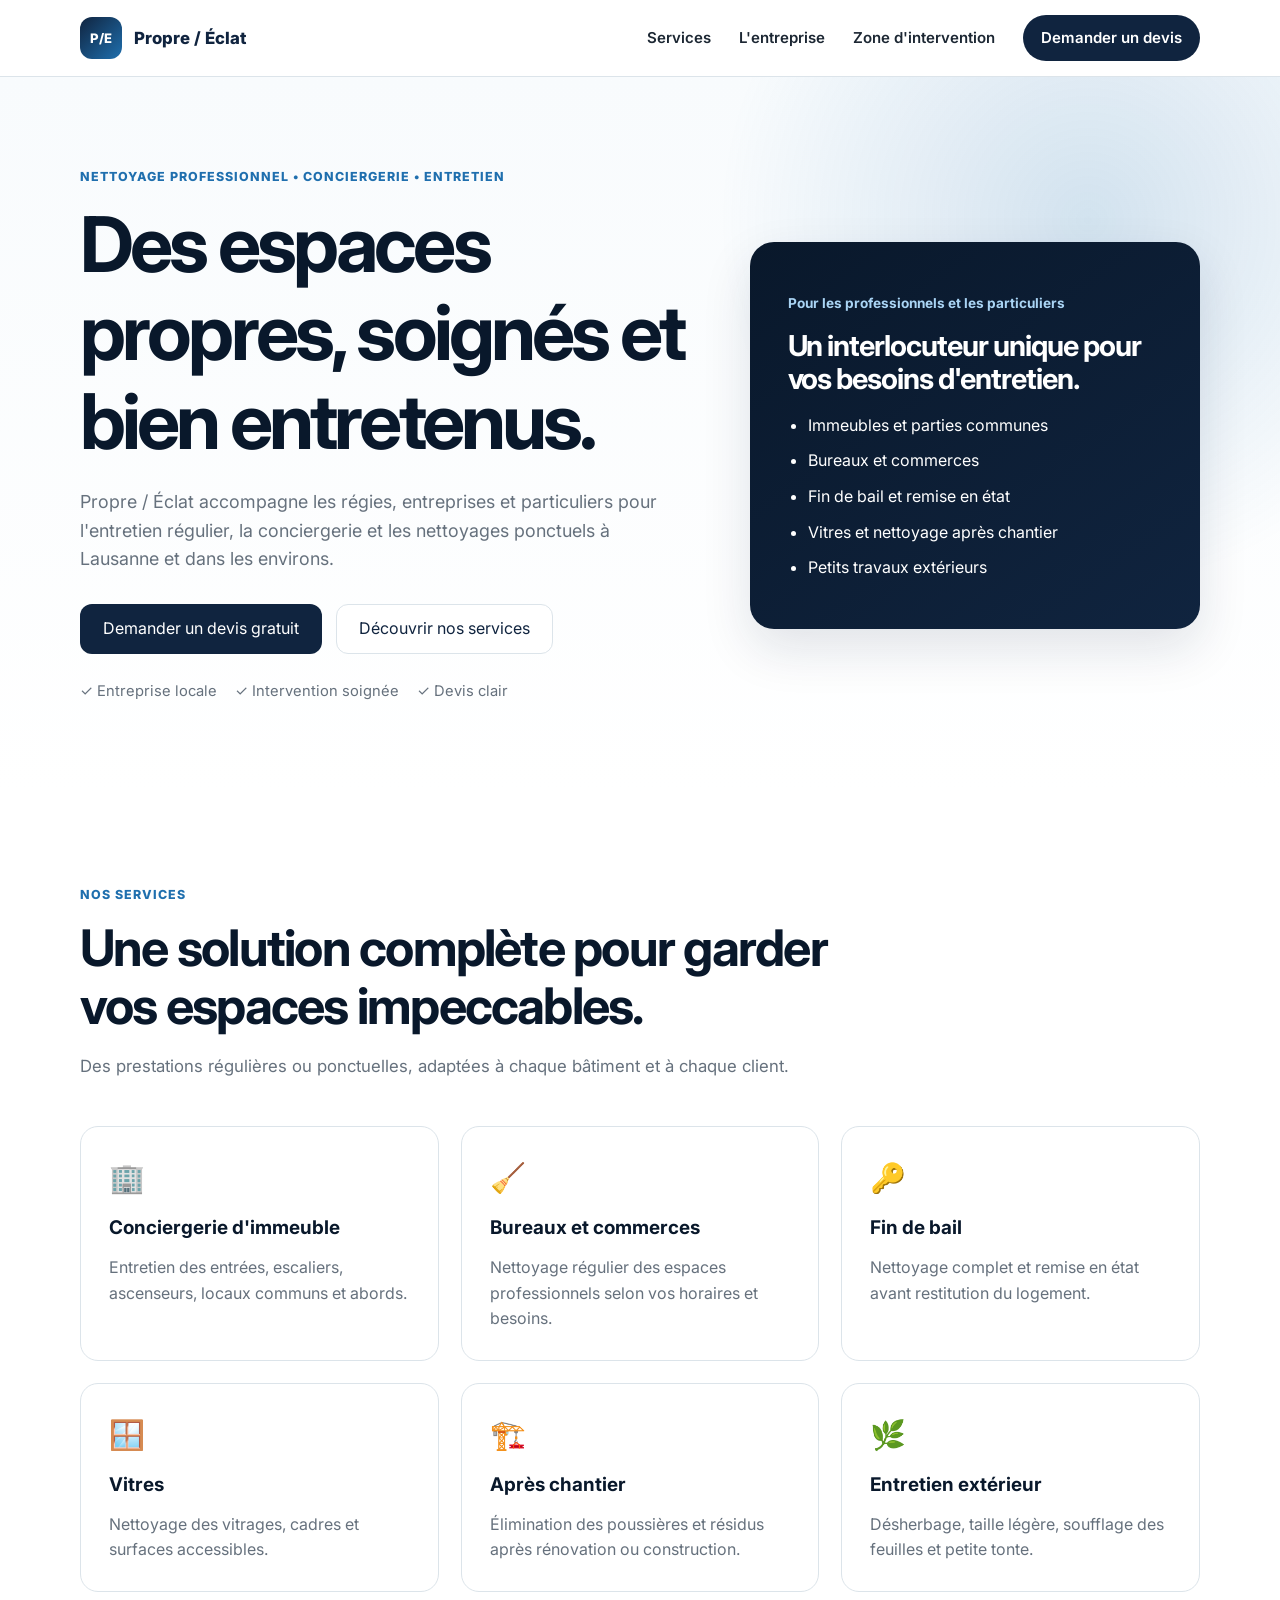
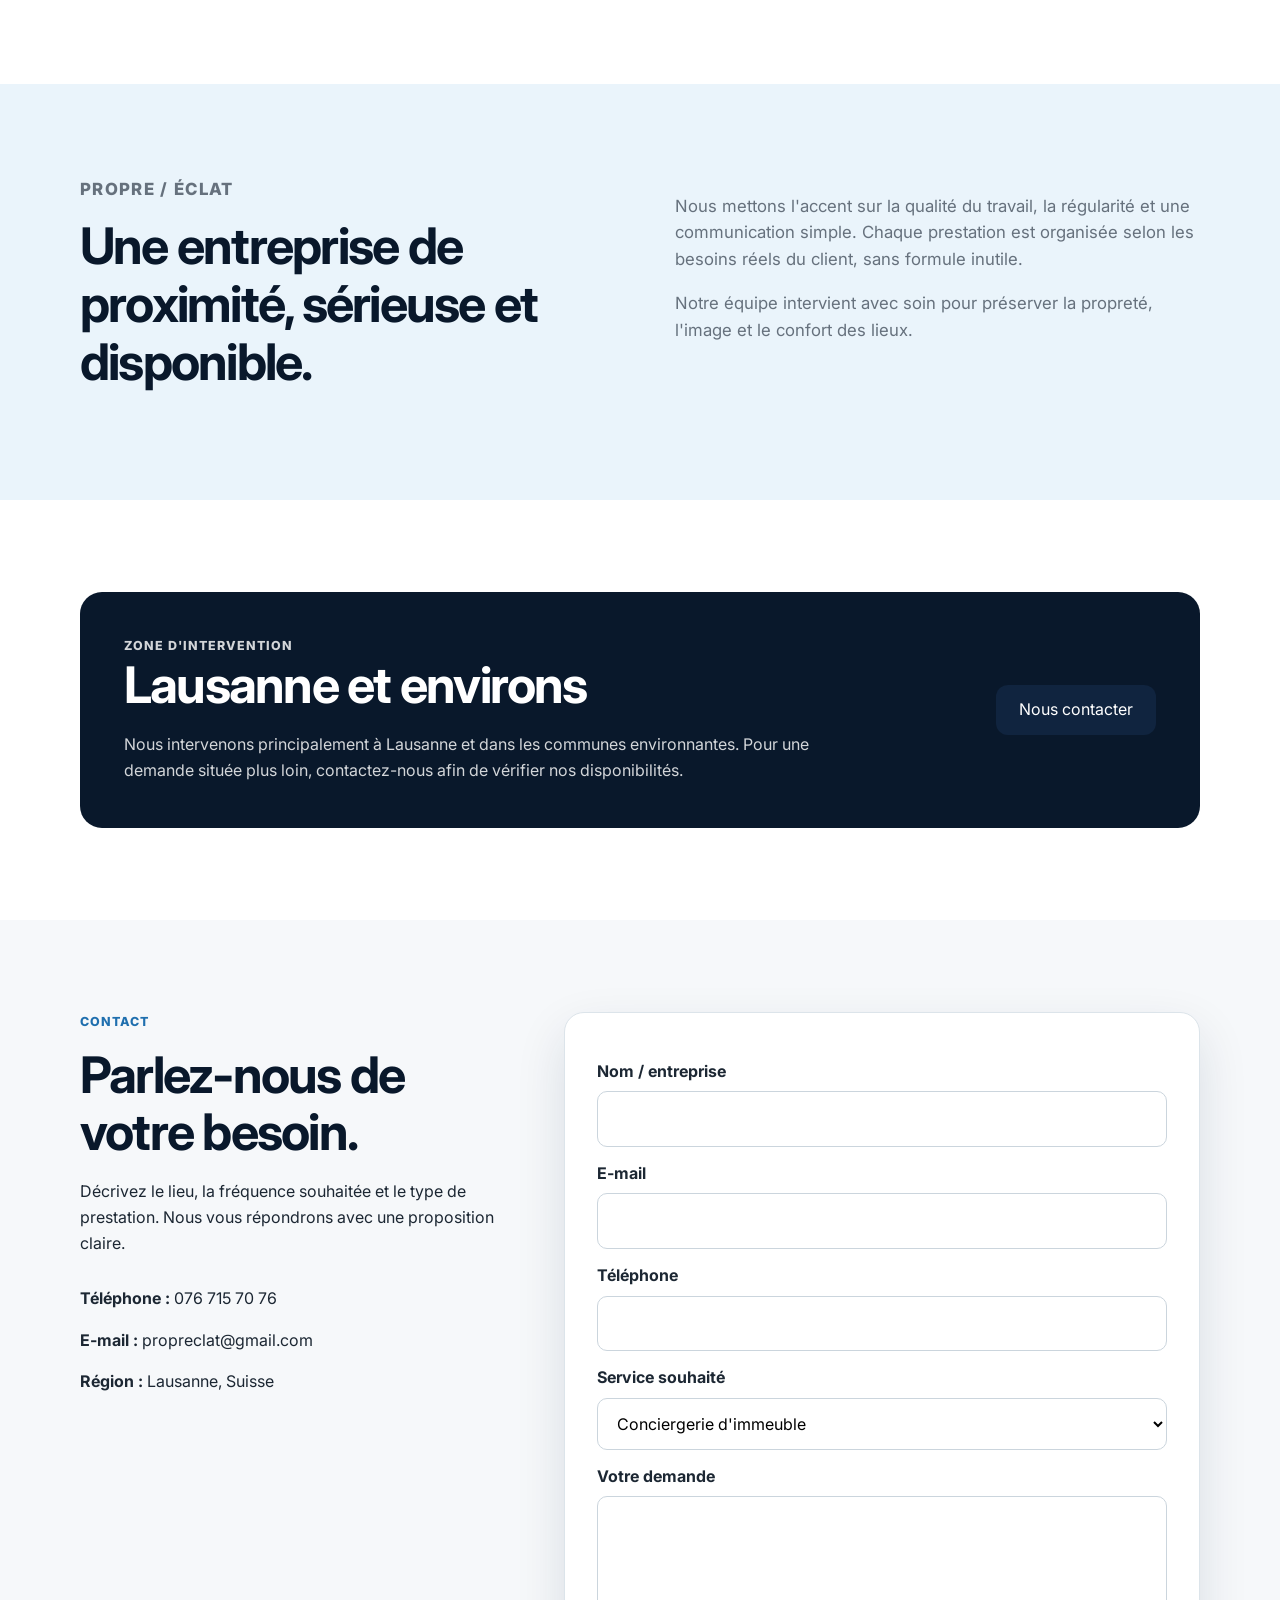
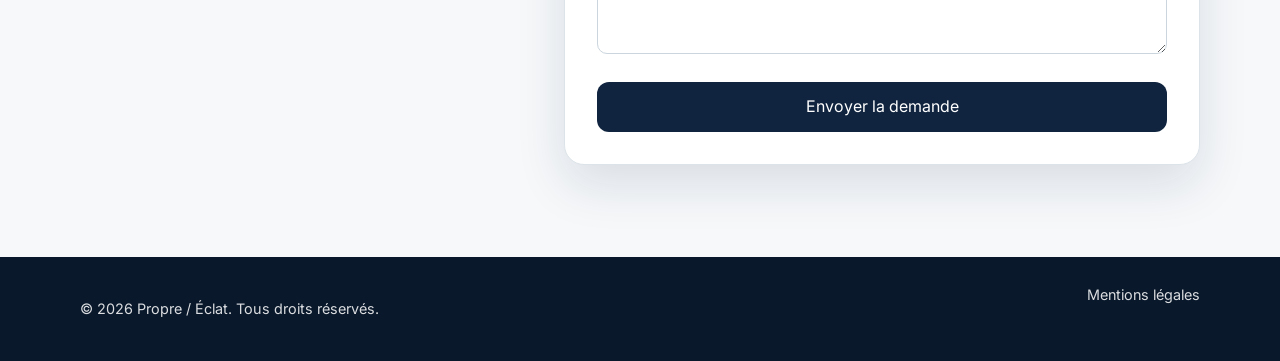
==== index.html @ 22d999f5 "Add files via upload" ====
<!DOCTYPE html>
<html lang="fr">
<head>
  <meta charset="UTF-8">
  <meta name="viewport" content="width=device-width, initial-scale=1.0">
  <meta name="description" content="Propre / Éclat – Conciergerie, nettoyage professionnel et entretien d'immeubles à Lausanne et environs.">
  <title>Propre / Éclat | Nettoyage & conciergerie</title>
  <link rel="preconnect" href="https://fonts.googleapis.com">
  <link rel="preconnect" href="https://fonts.gstatic.com" crossorigin>
  <link href="https://fonts.googleapis.com/css2?family=Inter:wght@400;500;600;700;800&display=swap" rel="stylesheet">
  <link rel="stylesheet" href="styles.css">
</head>
<body>
  <header class="header">
    <div class="container nav">
      <a class="brand" href="#accueil" aria-label="Propre Éclat - Accueil">
        <span class="brand-mark">P/E</span>
        <span>Propre / Éclat</span>
      </a>

      <button class="menu-toggle" aria-label="Ouvrir le menu" aria-expanded="false">☰</button>

      <nav class="nav-links" aria-label="Navigation principale">
        <a href="#services">Services</a>
        <a href="#entreprise">L'entreprise</a>
        <a href="#zone">Zone d'intervention</a>
        <a class="nav-cta" href="#contact">Demander un devis</a>
      </nav>
    </div>
  </header>

  <main>
    <section class="hero" id="accueil">
      <div class="container hero-grid">
        <div class="hero-content">
          <p class="eyebrow">Nettoyage professionnel • Conciergerie • Entretien</p>
          <h1>Des espaces propres, soignés et bien entretenus.</h1>
          <p class="hero-text">
            Propre / Éclat accompagne les régies, entreprises et particuliers
            pour l'entretien régulier, la conciergerie et les nettoyages ponctuels
            à Lausanne et dans les environs.
          </p>
          <div class="hero-actions">
            <a class="button primary" href="#contact">Demander un devis gratuit</a>
            <a class="button secondary" href="#services">Découvrir nos services</a>
          </div>
          <div class="hero-points">
            <span>✓ Entreprise locale</span>
            <span>✓ Intervention soignée</span>
            <span>✓ Devis clair</span>
          </div>
        </div>

        <div class="hero-card">
          <p class="card-label">Pour les professionnels et les particuliers</p>
          <h2>Un interlocuteur unique pour vos besoins d'entretien.</h2>
          <ul>
            <li>Immeubles et parties communes</li>
            <li>Bureaux et commerces</li>
            <li>Fin de bail et remise en état</li>
            <li>Vitres et nettoyage après chantier</li>
            <li>Petits travaux extérieurs</li>
          </ul>
        </div>
      </div>
    </section>

    <section class="section" id="services">
      <div class="container">
        <div class="section-heading">
          <p class="eyebrow">Nos services</p>
          <h2>Une solution complète pour garder vos espaces impeccables.</h2>
          <p>Des prestations régulières ou ponctuelles, adaptées à chaque bâtiment et à chaque client.</p>
        </div>

        <div class="services-grid">
          <article class="service-card">
            <div class="icon">🏢</div>
            <h3>Conciergerie d'immeuble</h3>
            <p>Entretien des entrées, escaliers, ascenseurs, locaux communs et abords.</p>
          </article>
          <article class="service-card">
            <div class="icon">🧹</div>
            <h3>Bureaux et commerces</h3>
            <p>Nettoyage régulier des espaces professionnels selon vos horaires et besoins.</p>
          </article>
          <article class="service-card">
            <div class="icon">🔑</div>
            <h3>Fin de bail</h3>
            <p>Nettoyage complet et remise en état avant restitution du logement.</p>
          </article>
          <article class="service-card">
            <div class="icon">🪟</div>
            <h3>Vitres</h3>
            <p>Nettoyage des vitrages, cadres et surfaces accessibles.</p>
          </article>
          <article class="service-card">
            <div class="icon">🏗️</div>
            <h3>Après chantier</h3>
            <p>Élimination des poussières et résidus après rénovation ou construction.</p>
          </article>
          <article class="service-card">
            <div class="icon">🌿</div>
            <h3>Entretien extérieur</h3>
            <p>Désherbage, taille légère, soufflage des feuilles et petite tonte.</p>
          </article>
        </div>
      </div>
    </section>

    <section class="section soft" id="entreprise">
      <div class="container split">
        <div>
          <p class="eyebrow">Propre / Éclat</p>
          <h2>Une entreprise de proximité, sérieuse et disponible.</h2>
        </div>
        <div>
          <p>
            Nous mettons l'accent sur la qualité du travail, la régularité et une communication simple.
            Chaque prestation est organisée selon les besoins réels du client, sans formule inutile.
          </p>
          <p>
            Notre équipe intervient avec soin pour préserver la propreté, l'image et le confort des lieux.
          </p>
        </div>
      </div>
    </section>

    <section class="section" id="zone">
      <div class="container zone-box">
        <div>
          <p class="eyebrow">Zone d'intervention</p>
          <h2>Lausanne et environs</h2>
          <p>
            Nous intervenons principalement à Lausanne et dans les communes environnantes.
            Pour une demande située plus loin, contactez-nous afin de vérifier nos disponibilités.
          </p>
        </div>
        <a class="button primary" href="#contact">Nous contacter</a>
      </div>
    </section>

    <section class="section contact-section" id="contact">
      <div class="container contact-grid">
        <div>
          <p class="eyebrow">Contact</p>
          <h2>Parlez-nous de votre besoin.</h2>
          <p>
            Décrivez le lieu, la fréquence souhaitée et le type de prestation.
            Nous vous répondrons avec une proposition claire.
          </p>
          <div class="contact-details">
            <p><strong>Téléphone :</strong> <a href="tel:+41767157076">076 715 70 76</a></p>
            <p><strong>E-mail :</strong> <a href="mailto:propreclat@gmail.com">propreclat@gmail.com</a></p>
            <p><strong>Région :</strong> Lausanne, Suisse</p>
          </div>
        </div>

        <form class="contact-form" action="https://formsubmit.co/propreclat@gmail.com" method="POST">
          <input type="hidden" name="_subject" value="Nouvelle demande depuis le site Propre / Éclat">
          <input type="hidden" name="_captcha" value="false">

          <label for="name">Nom / entreprise</label>
          <input id="name" name="name" type="text" required>

          <label for="email">E-mail</label>
          <input id="email" name="email" type="email" required>

          <label for="phone">Téléphone</label>
          <input id="phone" name="phone" type="tel">

          <label for="service">Service souhaité</label>
          <select id="service" name="service">
            <option>Conciergerie d'immeuble</option>
            <option>Bureaux / commerces</option>
            <option>Fin de bail</option>
            <option>Vitres</option>
            <option>Après chantier</option>
            <option>Entretien extérieur</option>
            <option>Autre demande</option>
          </select>

          <label for="message">Votre demande</label>
          <textarea id="message" name="message" rows="5" required></textarea>

          <button class="button primary full" type="submit">Envoyer la demande</button>
        </form>
      </div>
    </section>
  </main>

  <footer class="footer">
    <div class="container footer-inner">
      <p>© 2026 Propre / Éclat. Tous droits réservés.</p>
      <a href="#">Mentions légales</a>
    </div>
  </footer>

  <script src="script.js"></script>
</body>
</html>
---- styles.css ----
* {
  box-sizing: border-box;
}

:root {
  --navy: #10243f;
  --navy-dark: #09182b;
  --blue: #1f6fae;
  --light-blue: #eaf4fb;
  --white: #ffffff;
  --text: #1c2733;
  --muted: #66717d;
  --border: #dce4ea;
  --shadow: 0 20px 50px rgba(16, 36, 63, 0.12);
}

html {
  scroll-behavior: smooth;
}

body {
  margin: 0;
  font-family: "Inter", Arial, sans-serif;
  color: var(--text);
  background: var(--white);
  line-height: 1.6;
}

a {
  color: inherit;
  text-decoration: none;
}

.container {
  width: min(1120px, calc(100% - 40px));
  margin: 0 auto;
}

.header {
  position: sticky;
  top: 0;
  z-index: 20;
  background: rgba(255,255,255,.96);
  border-bottom: 1px solid var(--border);
  backdrop-filter: blur(12px);
}

.nav {
  min-height: 76px;
  display: flex;
  align-items: center;
  justify-content: space-between;
  gap: 24px;
}

.brand {
  display: flex;
  align-items: center;
  gap: 12px;
  font-weight: 800;
  color: var(--navy);
  font-size: 1.05rem;
}

.brand-mark {
  width: 42px;
  height: 42px;
  display: grid;
  place-items: center;
  border-radius: 12px;
  color: white;
  background: linear-gradient(135deg, var(--navy), var(--blue));
  font-size: .82rem;
}

.nav-links {
  display: flex;
  align-items: center;
  gap: 28px;
  font-weight: 600;
  font-size: .94rem;
}

.nav-links a:hover {
  color: var(--blue);
}

.nav-cta {
  padding: 11px 18px;
  border-radius: 999px;
  background: var(--navy);
  color: white !important;
}

.menu-toggle {
  display: none;
  border: 0;
  background: transparent;
  font-size: 1.7rem;
}

.hero {
  background:
    radial-gradient(circle at 85% 20%, rgba(31,111,174,.18), transparent 30%),
    linear-gradient(180deg, #f8fbfd 0%, #ffffff 100%);
  padding: 90px 0;
}

.hero-grid {
  display: grid;
  grid-template-columns: 1.15fr .85fr;
  gap: 60px;
  align-items: center;
}

.eyebrow {
  margin: 0 0 14px;
  color: var(--blue);
  font-weight: 800;
  letter-spacing: .08em;
  text-transform: uppercase;
  font-size: .78rem;
}

h1, h2, h3 {
  color: var(--navy-dark);
  line-height: 1.15;
  margin-top: 0;
}

h1 {
  font-size: clamp(2.6rem, 6vw, 4.8rem);
  letter-spacing: -.05em;
  margin-bottom: 22px;
}

h2 {
  font-size: clamp(2rem, 4vw, 3.15rem);
  letter-spacing: -.035em;
  margin-bottom: 18px;
}

h3 {
  font-size: 1.18rem;
  margin-bottom: 10px;
}

.hero-text {
  max-width: 680px;
  color: var(--muted);
  font-size: 1.12rem;
  margin-bottom: 30px;
}

.hero-actions {
  display: flex;
  gap: 14px;
  flex-wrap: wrap;
}

.button {
  display: inline-flex;
  justify-content: center;
  align-items: center;
  min-height: 50px;
  padding: 0 22px;
  border-radius: 12px;
  font-weight: 750;
  border: 1px solid transparent;
  cursor: pointer;
  font: inherit;
}

.primary {
  background: var(--navy);
  color: white;
}

.primary:hover {
  background: var(--blue);
}

.secondary {
  border-color: var(--border);
  background: white;
  color: var(--navy);
}

.hero-points {
  display: flex;
  flex-wrap: wrap;
  gap: 18px;
  margin-top: 26px;
  color: var(--muted);
  font-size: .92rem;
}

.hero-card {
  padding: 38px;
  border-radius: 24px;
  color: white;
  background: linear-gradient(145deg, var(--navy-dark), var(--navy));
  box-shadow: var(--shadow);
}

.hero-card h2 {
  color: white;
  font-size: 1.8rem;
}

.hero-card ul {
  padding-left: 20px;
  margin-bottom: 0;
}

.hero-card li {
  margin: 10px 0;
}

.card-label {
  color: #a9d4f4;
  font-weight: 700;
  font-size: .85rem;
}

.section {
  padding: 92px 0;
}

.soft {
  background: var(--light-blue);
}

.section-heading {
  max-width: 760px;
  margin-bottom: 46px;
}

.section-heading > p:last-child {
  color: var(--muted);
  font-size: 1.05rem;
}

.services-grid {
  display: grid;
  grid-template-columns: repeat(3, 1fr);
  gap: 22px;
}

.service-card {
  padding: 28px;
  border: 1px solid var(--border);
  border-radius: 18px;
  background: white;
  transition: transform .2s ease, box-shadow .2s ease;
}

.service-card:hover {
  transform: translateY(-4px);
  box-shadow: 0 14px 30px rgba(16,36,63,.09);
}

.service-card p {
  margin-bottom: 0;
  color: var(--muted);
}

.icon {
  font-size: 1.8rem;
  margin-bottom: 16px;
}

.split {
  display: grid;
  grid-template-columns: 1fr 1fr;
  gap: 70px;
}

.split p {
  color: var(--muted);
  font-size: 1.05rem;
}

.zone-box {
  padding: 44px;
  border-radius: 22px;
  background: var(--navy-dark);
  color: white;
  display: flex;
  justify-content: space-between;
  gap: 30px;
  align-items: center;
}

.zone-box h2,
.zone-box p {
  color: white;
}

.zone-box p {
  max-width: 700px;
  margin-bottom: 0;
  opacity: .82;
}

.contact-section {
  background: #f6f8fa;
}

.contact-grid {
  display: grid;
  grid-template-columns: .8fr 1.2fr;
  gap: 60px;
  align-items: start;
}

.contact-details {
  margin-top: 30px;
}

.contact-form {
  background: white;
  padding: 32px;
  border-radius: 20px;
  border: 1px solid var(--border);
  box-shadow: var(--shadow);
}

.contact-form label {
  display: block;
  font-weight: 700;
  margin: 14px 0 7px;
}

.contact-form input,
.contact-form select,
.contact-form textarea {
  width: 100%;
  padding: 14px 15px;
  border: 1px solid #cbd5dd;
  border-radius: 10px;
  font: inherit;
  background: white;
}

.contact-form input:focus,
.contact-form select:focus,
.contact-form textarea:focus {
  outline: 3px solid rgba(31,111,174,.14);
  border-color: var(--blue);
}

.full {
  width: 100%;
  margin-top: 20px;
}

.footer {
  background: var(--navy-dark);
  color: white;
  padding: 26px 0;
}

.footer-inner {
  display: flex;
  justify-content: space-between;
  gap: 20px;
  font-size: .9rem;
  opacity: .85;
}

@media (max-width: 850px) {
  .menu-toggle {
    display: block;
  }

  .nav-links {
    display: none;
    position: absolute;
    top: 76px;
    left: 0;
    right: 0;
    padding: 22px;
    background: white;
    border-bottom: 1px solid var(--border);
    flex-direction: column;
    align-items: stretch;
  }

  .nav-links.open {
    display: flex;
  }

  .hero {
    padding: 65px 0;
  }

  .hero-grid,
  .split,
  .contact-grid {
    grid-template-columns: 1fr;
    gap: 38px;
  }

  .services-grid {
    grid-template-columns: 1fr 1fr;
  }

  .zone-box {
    align-items: flex-start;
    flex-direction: column;
  }
}

@media (max-width: 560px) {
  .container {
    width: min(100% - 28px, 1120px);
  }

  .section {
    padding: 68px 0;
  }

  .services-grid {
    grid-template-columns: 1fr;
  }

  .hero-card,
  .contact-form,
  .zone-box {
    padding: 25px;
  }

  .hero-actions .button {
    width: 100%;
  }

  .hero-points {
    flex-direction: column;
    gap: 8px;
  }

  .footer-inner {
    flex-direction: column;
  }
}
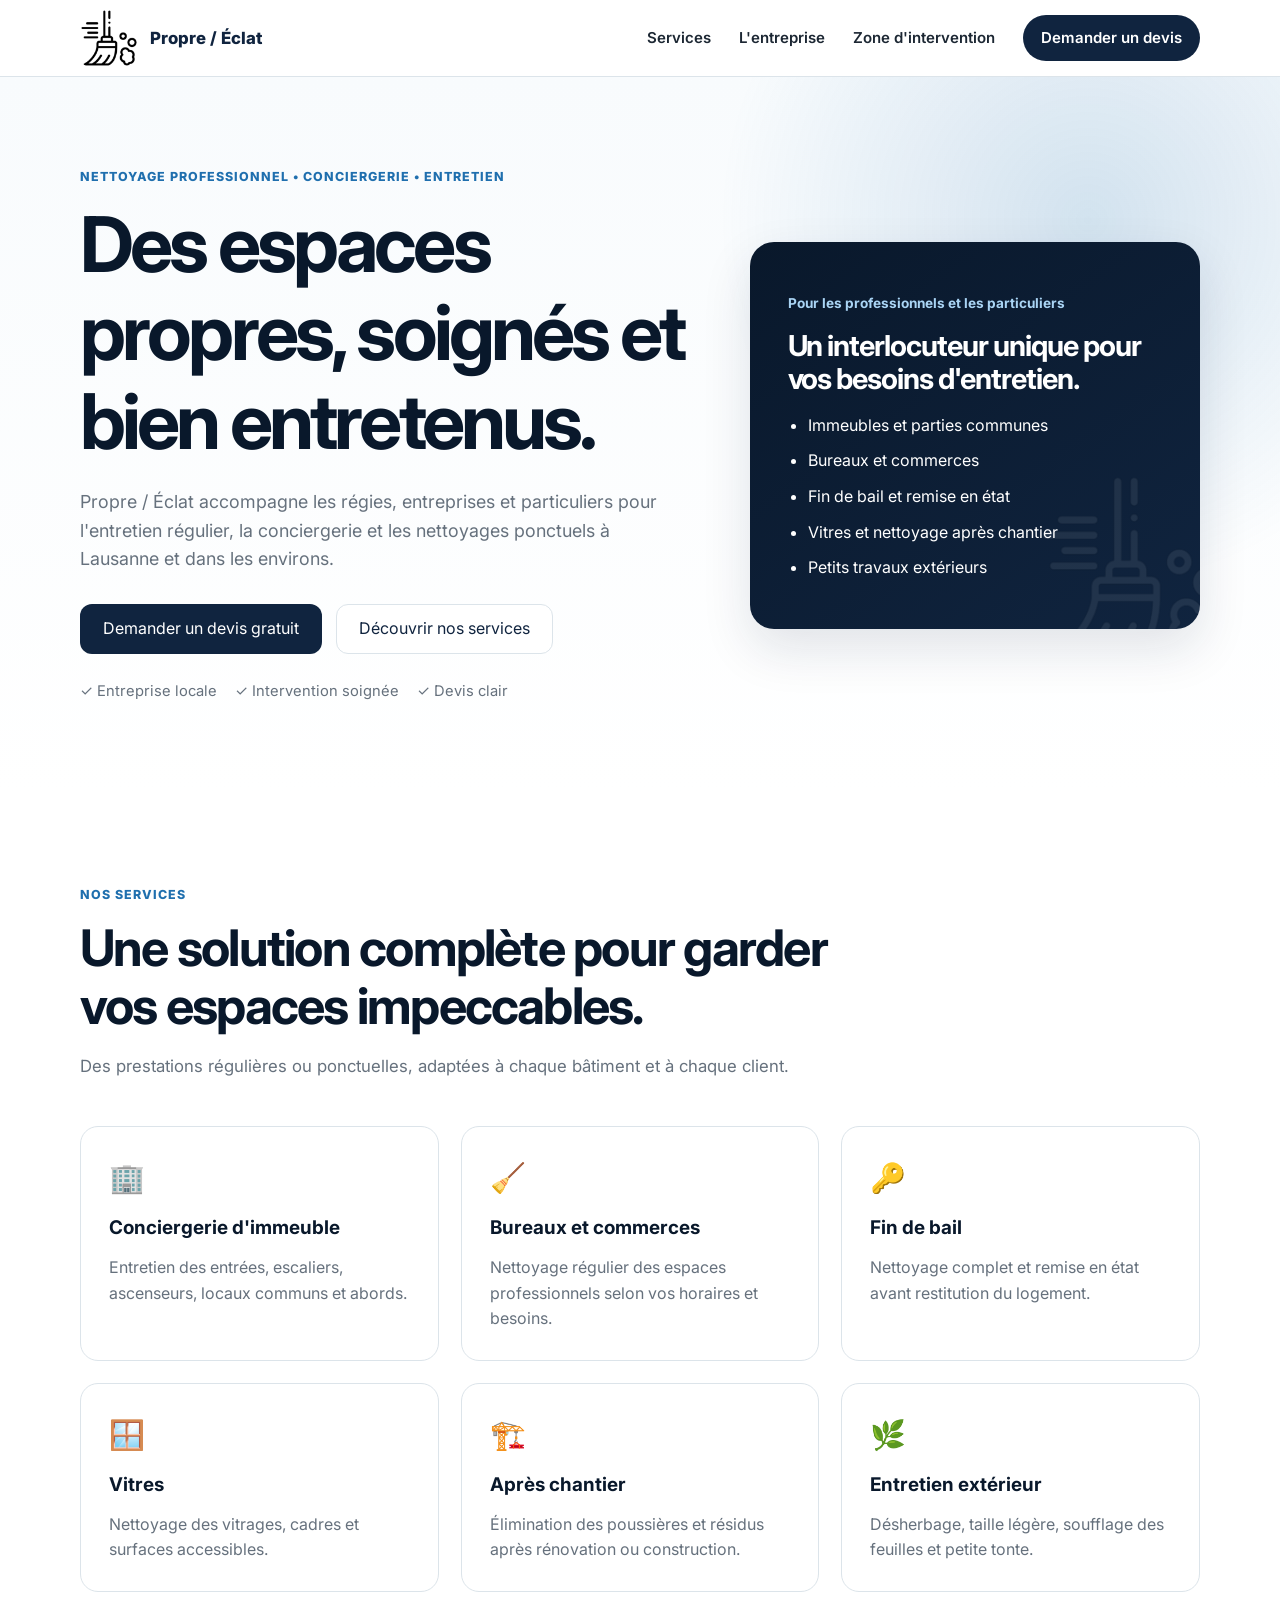
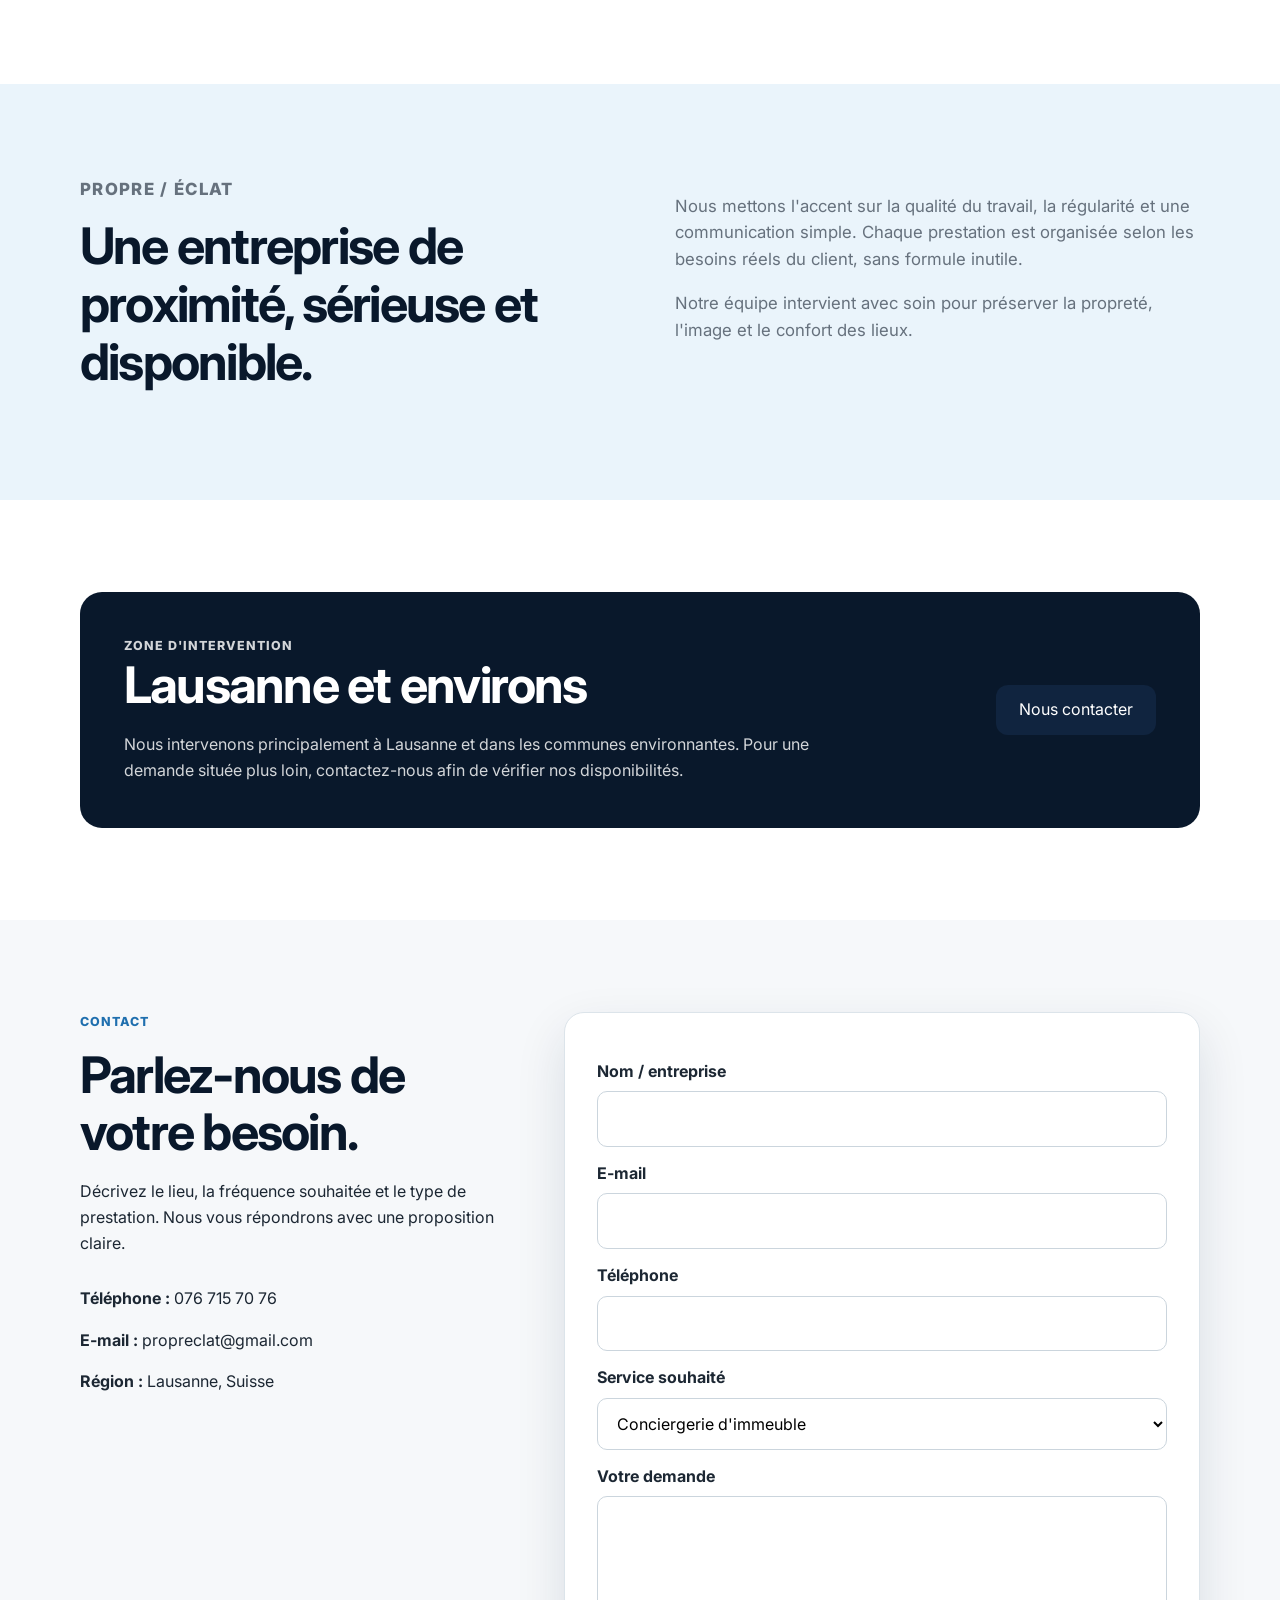
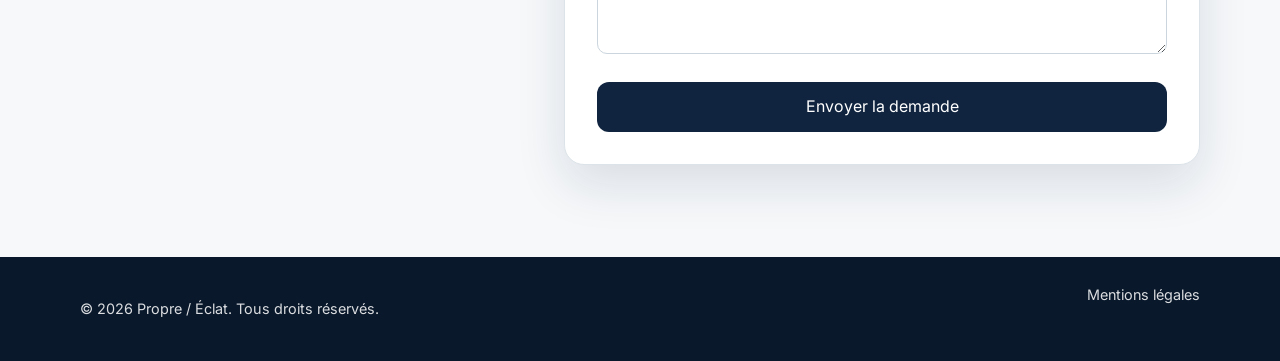
==== commit d5998d20: "Add files via upload" ====
--- a/index.html
+++ b/index.html
@@ -8,13 +8,14 @@
   <link rel="preconnect" href="https://fonts.googleapis.com">
   <link rel="preconnect" href="https://fonts.gstatic.com" crossorigin>
   <link href="https://fonts.googleapis.com/css2?family=Inter:wght@400;500;600;700;800&display=swap" rel="stylesheet">
+  <link rel="icon" type="image/png" href="logo-propre-eclat.png">
   <link rel="stylesheet" href="styles.css">
 </head>
 <body>
   <header class="header">
     <div class="container nav">
       <a class="brand" href="#accueil" aria-label="Propre Éclat - Accueil">
-        <span class="brand-mark">P/E</span>
+        <img class="brand-logo" src="logo-propre-eclat.png" alt="Logo Propre / Éclat">
         <span>Propre / Éclat</span>
       </a>
 
@@ -52,6 +53,7 @@
         </div>
 
         <div class="hero-card">
+          <img class="hero-logo" src="logo-propre-eclat.png" alt="" aria-hidden="true">
           <p class="card-label">Pour les professionnels et les particuliers</p>
           <h2>Un interlocuteur unique pour vos besoins d'entretien.</h2>
           <ul>
@@ -192,7 +194,7 @@
   <footer class="footer">
     <div class="container footer-inner">
       <p>© 2026 Propre / Éclat. Tous droits réservés.</p>
-      <a href="#">Mentions légales</a>
+      <a href="mentions-legales.html">Mentions légales</a>
     </div>
   </footer>
 
--- a/styles.css
+++ b/styles.css
@@ -62,15 +62,12 @@
   font-size: 1.05rem;
 }
 
-.brand-mark {
-  width: 42px;
-  height: 42px;
-  display: grid;
-  place-items: center;
-  border-radius: 12px;
-  color: white;
-  background: linear-gradient(135deg, var(--navy), var(--blue));
-  font-size: .82rem;
+.brand-logo {
+  width: 58px;
+  height: 58px;
+  object-fit: contain;
+  border-radius: 10px;
+  background: transparent;
 }
 
 .nav-links {
@@ -196,11 +193,29 @@
 }
 
 .hero-card {
+  position: relative;
+  overflow: hidden;
   padding: 38px;
   border-radius: 24px;
   color: white;
   background: linear-gradient(145deg, var(--navy-dark), var(--navy));
   box-shadow: var(--shadow);
+}
+
+.hero-logo {
+  position: absolute;
+  right: -28px;
+  bottom: -34px;
+  width: 190px;
+  height: 190px;
+  object-fit: contain;
+  opacity: .08;
+  filter: invert(1);
+}
+
+.hero-card > *:not(.hero-logo) {
+  position: relative;
+  z-index: 1;
 }
 
 .hero-card h2 {
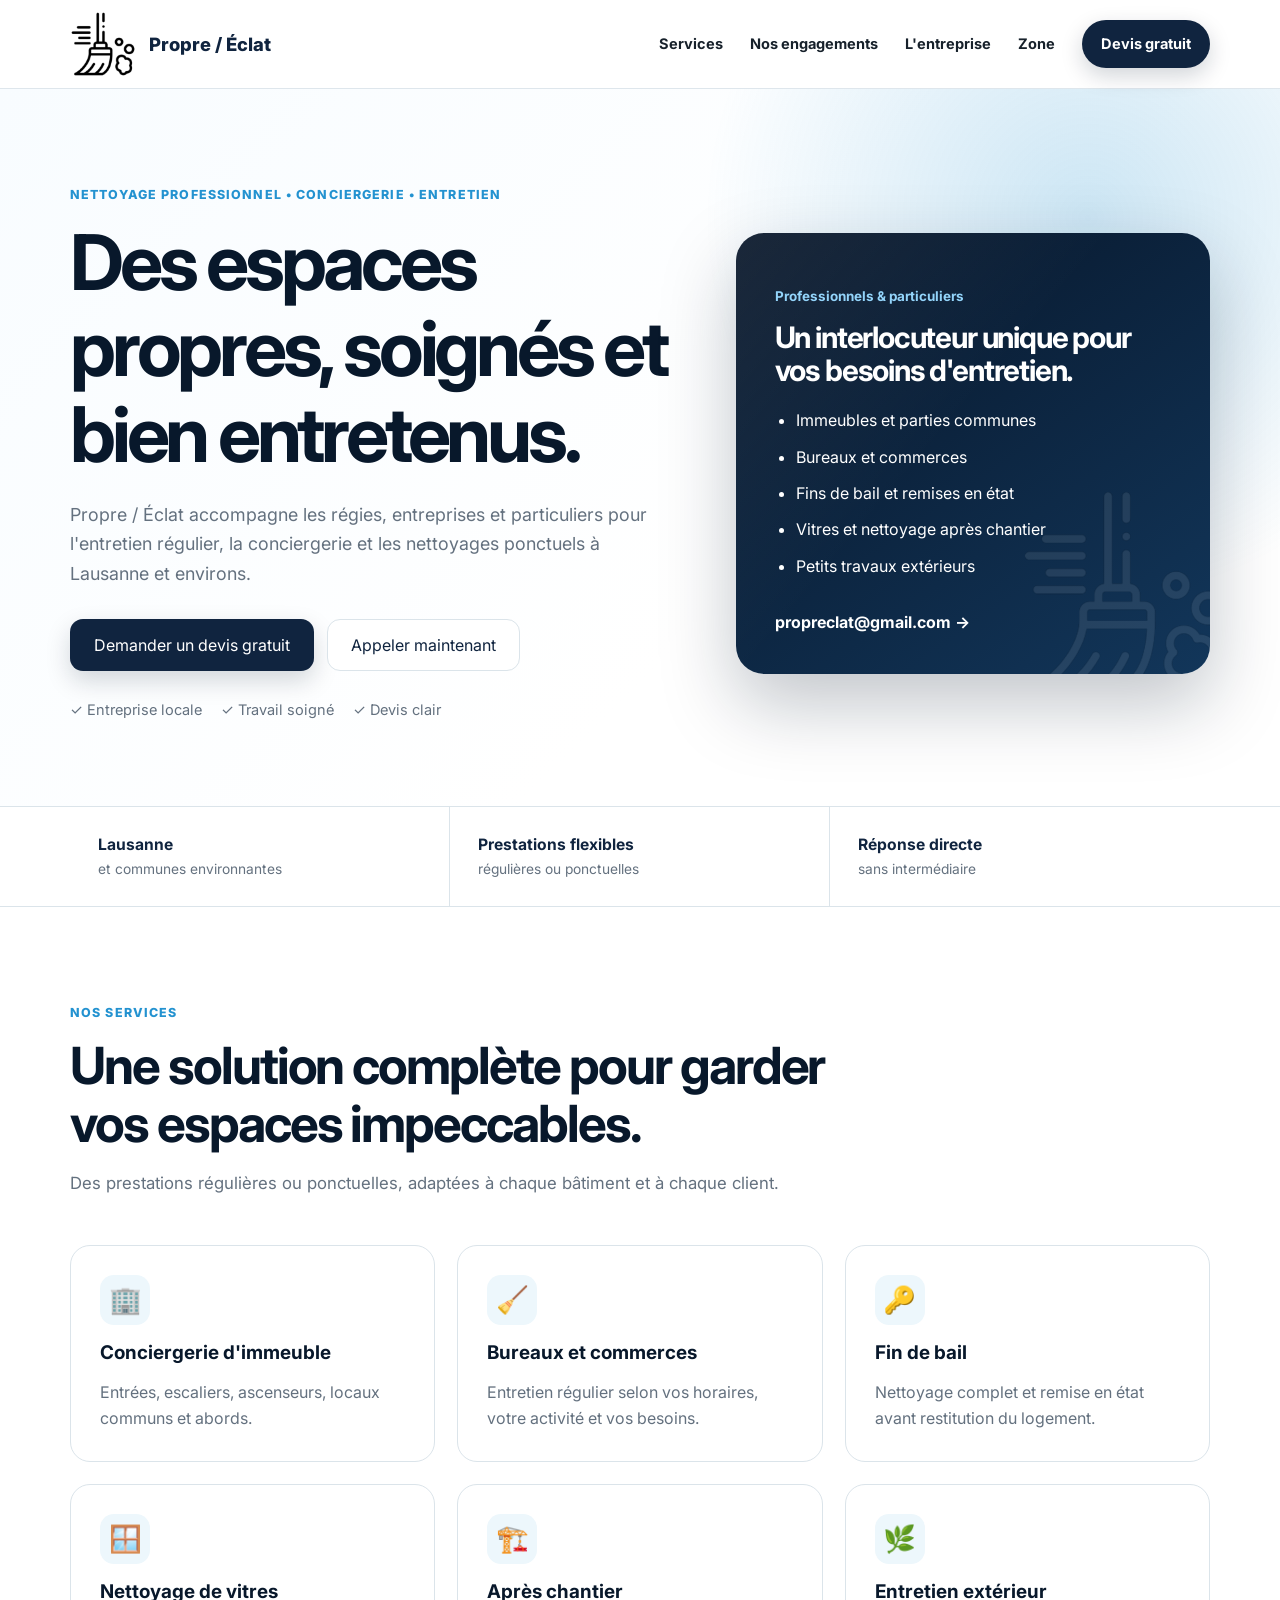
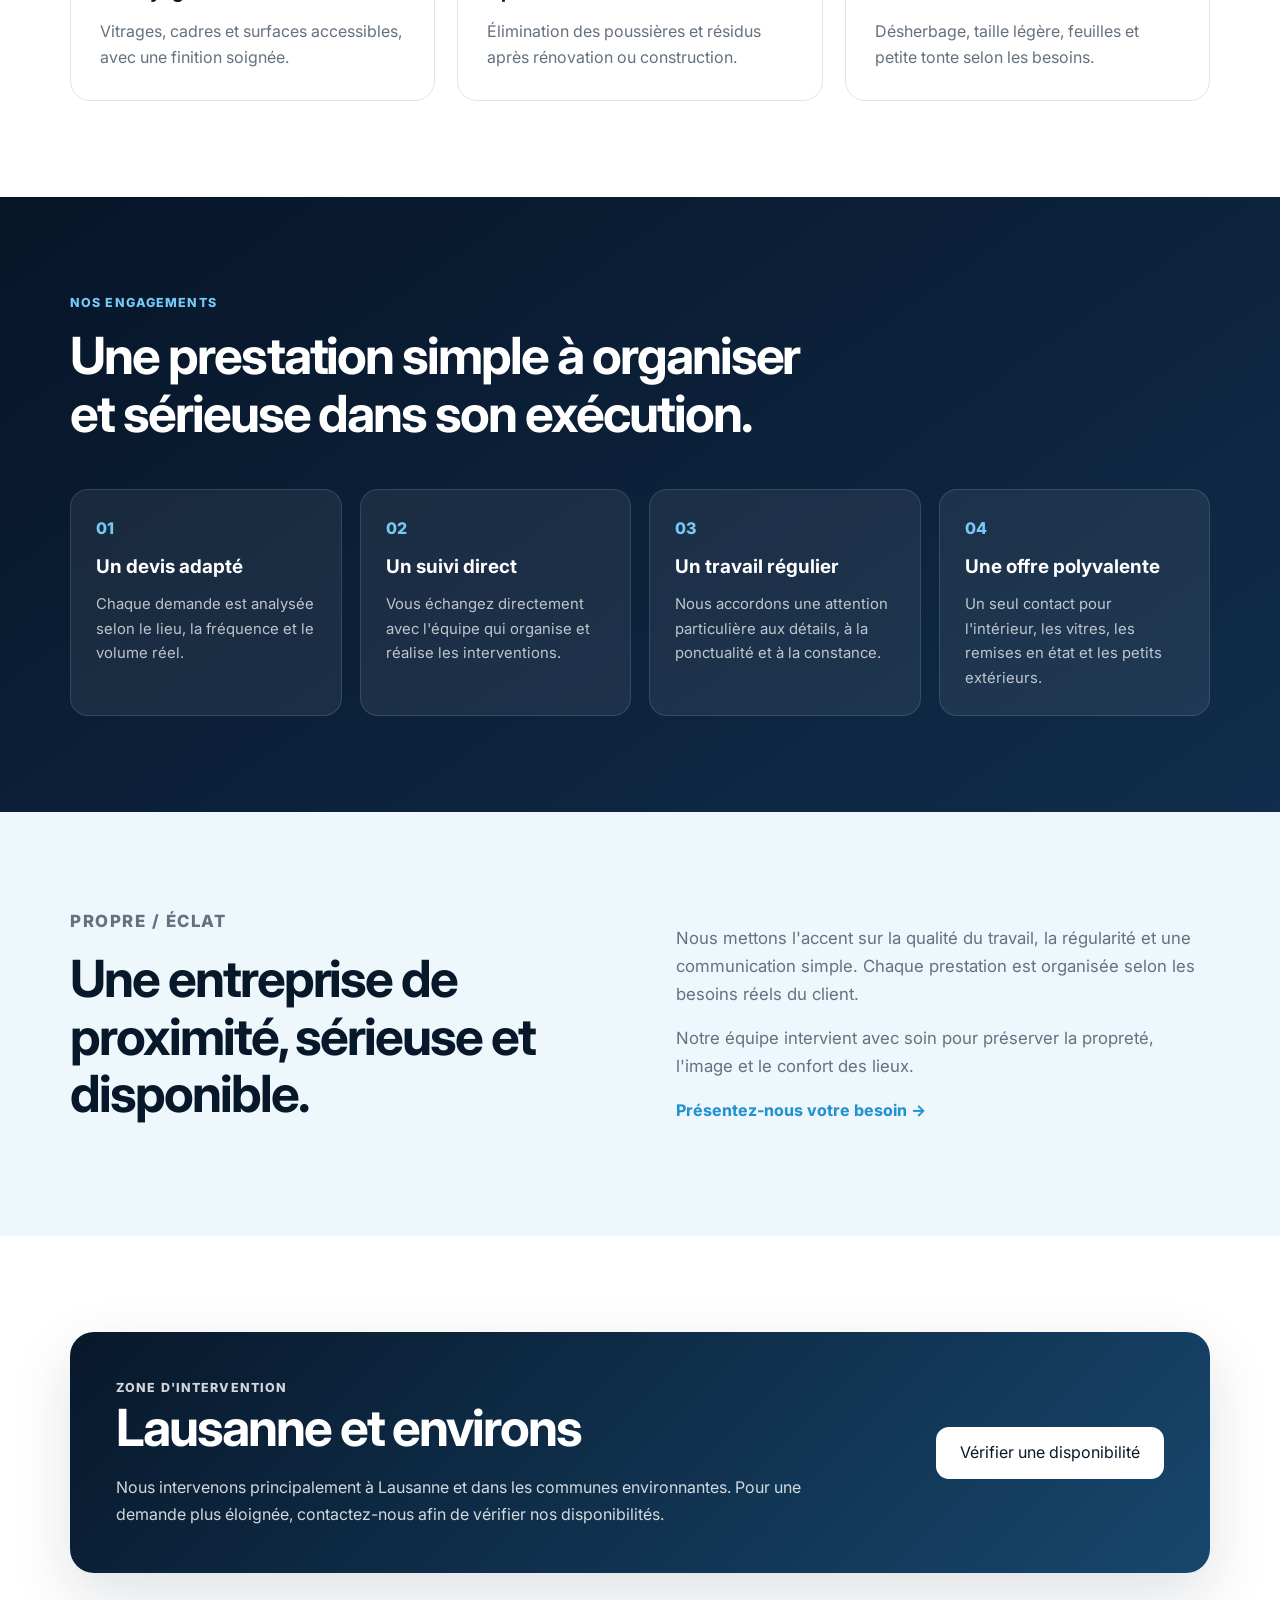
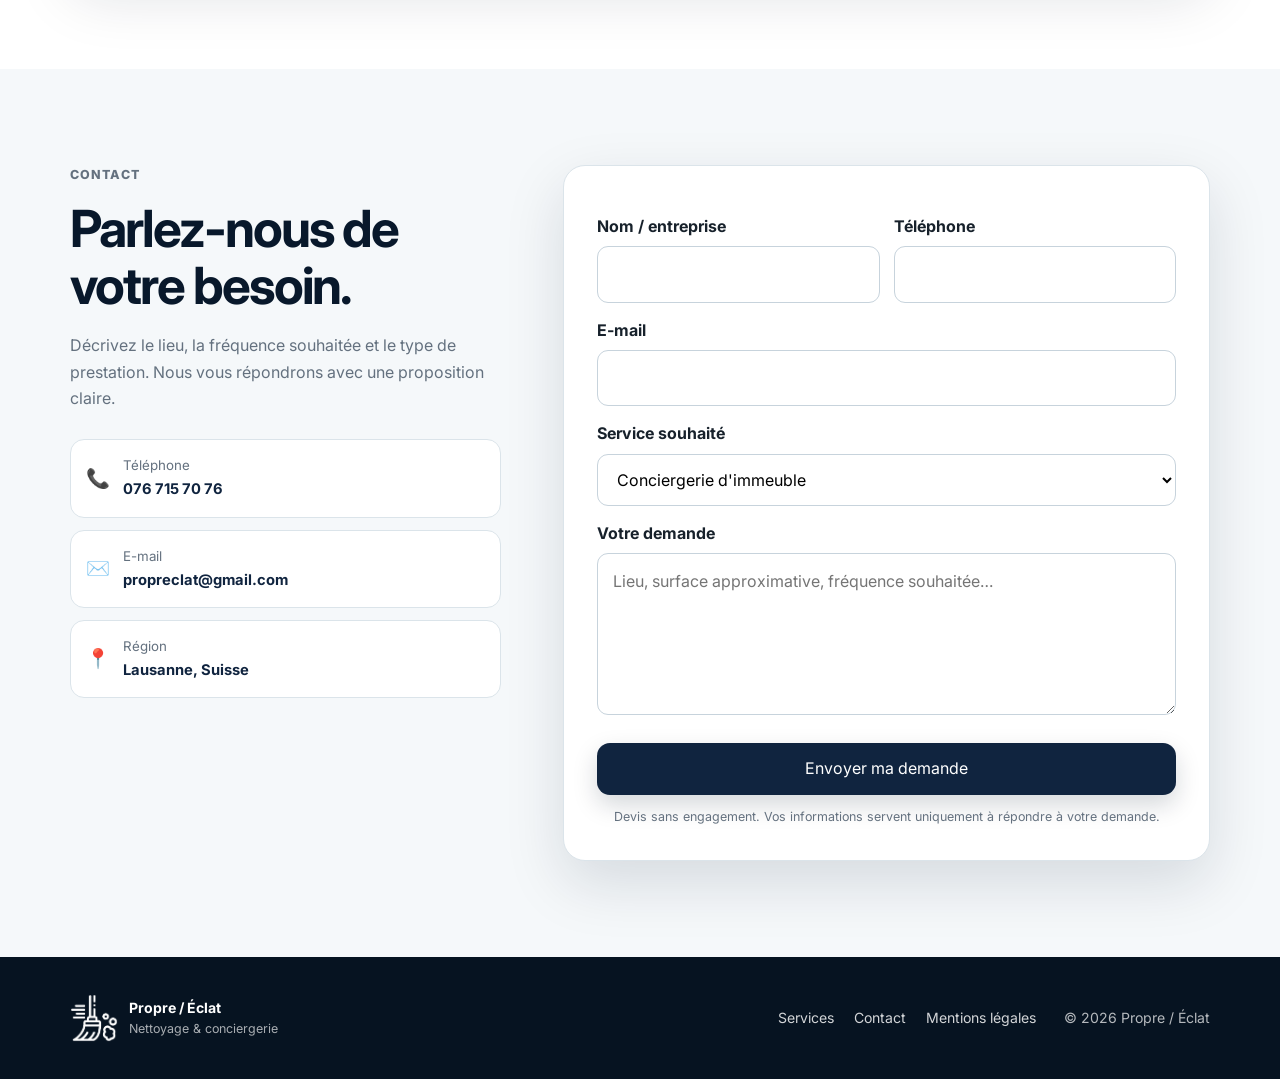
==== commit cac59fbd: "Add files via upload" ====
--- a/index.html
+++ b/index.html
@@ -3,8 +3,9 @@
 <head>
   <meta charset="UTF-8">
   <meta name="viewport" content="width=device-width, initial-scale=1.0">
-  <meta name="description" content="Propre / Éclat – Conciergerie, nettoyage professionnel et entretien d'immeubles à Lausanne et environs.">
-  <title>Propre / Éclat | Nettoyage & conciergerie</title>
+  <meta name="description" content="Propre / Éclat – Conciergerie, nettoyage professionnel, vitres, fins de bail et entretien à Lausanne et environs.">
+  <meta name="theme-color" content="#08182b">
+  <title>Propre / Éclat | Nettoyage & conciergerie à Lausanne</title>
   <link rel="preconnect" href="https://fonts.googleapis.com">
   <link rel="preconnect" href="https://fonts.gstatic.com" crossorigin>
   <link href="https://fonts.googleapis.com/css2?family=Inter:wght@400;500;600;700;800&display=swap" rel="stylesheet">
@@ -19,13 +20,16 @@
         <span>Propre / Éclat</span>
       </a>
 
-      <button class="menu-toggle" aria-label="Ouvrir le menu" aria-expanded="false">☰</button>
+      <button class="menu-toggle" aria-label="Ouvrir le menu" aria-expanded="false">
+        <span></span><span></span><span></span>
+      </button>
 
       <nav class="nav-links" aria-label="Navigation principale">
         <a href="#services">Services</a>
+        <a href="#avantages">Nos engagements</a>
         <a href="#entreprise">L'entreprise</a>
-        <a href="#zone">Zone d'intervention</a>
-        <a class="nav-cta" href="#contact">Demander un devis</a>
+        <a href="#zone">Zone</a>
+        <a class="nav-cta" href="#contact">Devis gratuit</a>
       </nav>
     </div>
   </header>
@@ -33,159 +37,139 @@
   <main>
     <section class="hero" id="accueil">
       <div class="container hero-grid">
-        <div class="hero-content">
+        <div class="hero-content reveal">
           <p class="eyebrow">Nettoyage professionnel • Conciergerie • Entretien</p>
           <h1>Des espaces propres, soignés et bien entretenus.</h1>
           <p class="hero-text">
-            Propre / Éclat accompagne les régies, entreprises et particuliers
-            pour l'entretien régulier, la conciergerie et les nettoyages ponctuels
-            à Lausanne et dans les environs.
+            Propre / Éclat accompagne les régies, entreprises et particuliers pour
+            l'entretien régulier, la conciergerie et les nettoyages ponctuels à Lausanne et environs.
           </p>
           <div class="hero-actions">
             <a class="button primary" href="#contact">Demander un devis gratuit</a>
-            <a class="button secondary" href="#services">Découvrir nos services</a>
+            <a class="button secondary" href="tel:+41767157076">Appeler maintenant</a>
           </div>
-          <div class="hero-points">
+          <div class="hero-points" aria-label="Nos principaux engagements">
             <span>✓ Entreprise locale</span>
-            <span>✓ Intervention soignée</span>
+            <span>✓ Travail soigné</span>
             <span>✓ Devis clair</span>
           </div>
         </div>
 
-        <div class="hero-card">
+        <div class="hero-card reveal">
           <img class="hero-logo" src="logo-propre-eclat.png" alt="" aria-hidden="true">
-          <p class="card-label">Pour les professionnels et les particuliers</p>
+          <p class="card-label">Professionnels & particuliers</p>
           <h2>Un interlocuteur unique pour vos besoins d'entretien.</h2>
           <ul>
             <li>Immeubles et parties communes</li>
             <li>Bureaux et commerces</li>
-            <li>Fin de bail et remise en état</li>
+            <li>Fins de bail et remises en état</li>
             <li>Vitres et nettoyage après chantier</li>
             <li>Petits travaux extérieurs</li>
           </ul>
+          <a class="card-contact" href="mailto:propreclat@gmail.com">propreclat@gmail.com →</a>
         </div>
+      </div>
+    </section>
+
+    <section class="trust-strip" aria-label="Informations pratiques">
+      <div class="container trust-grid">
+        <div><strong>Lausanne</strong><span>et communes environnantes</span></div>
+        <div><strong>Prestations flexibles</strong><span>régulières ou ponctuelles</span></div>
+        <div><strong>Réponse directe</strong><span>sans intermédiaire</span></div>
       </div>
     </section>
 
     <section class="section" id="services">
       <div class="container">
-        <div class="section-heading">
+        <div class="section-heading reveal">
           <p class="eyebrow">Nos services</p>
           <h2>Une solution complète pour garder vos espaces impeccables.</h2>
           <p>Des prestations régulières ou ponctuelles, adaptées à chaque bâtiment et à chaque client.</p>
         </div>
 
         <div class="services-grid">
-          <article class="service-card">
-            <div class="icon">🏢</div>
-            <h3>Conciergerie d'immeuble</h3>
-            <p>Entretien des entrées, escaliers, ascenseurs, locaux communs et abords.</p>
-          </article>
-          <article class="service-card">
-            <div class="icon">🧹</div>
-            <h3>Bureaux et commerces</h3>
-            <p>Nettoyage régulier des espaces professionnels selon vos horaires et besoins.</p>
-          </article>
-          <article class="service-card">
-            <div class="icon">🔑</div>
-            <h3>Fin de bail</h3>
-            <p>Nettoyage complet et remise en état avant restitution du logement.</p>
-          </article>
-          <article class="service-card">
-            <div class="icon">🪟</div>
-            <h3>Vitres</h3>
-            <p>Nettoyage des vitrages, cadres et surfaces accessibles.</p>
-          </article>
-          <article class="service-card">
-            <div class="icon">🏗️</div>
-            <h3>Après chantier</h3>
-            <p>Élimination des poussières et résidus après rénovation ou construction.</p>
-          </article>
-          <article class="service-card">
-            <div class="icon">🌿</div>
-            <h3>Entretien extérieur</h3>
-            <p>Désherbage, taille légère, soufflage des feuilles et petite tonte.</p>
-          </article>
+          <article class="service-card reveal"><div class="icon">🏢</div><h3>Conciergerie d'immeuble</h3><p>Entrées, escaliers, ascenseurs, locaux communs et abords.</p></article>
+          <article class="service-card reveal"><div class="icon">🧹</div><h3>Bureaux et commerces</h3><p>Entretien régulier selon vos horaires, votre activité et vos besoins.</p></article>
+          <article class="service-card reveal"><div class="icon">🔑</div><h3>Fin de bail</h3><p>Nettoyage complet et remise en état avant restitution du logement.</p></article>
+          <article class="service-card reveal"><div class="icon">🪟</div><h3>Nettoyage de vitres</h3><p>Vitrages, cadres et surfaces accessibles, avec une finition soignée.</p></article>
+          <article class="service-card reveal"><div class="icon">🏗️</div><h3>Après chantier</h3><p>Élimination des poussières et résidus après rénovation ou construction.</p></article>
+          <article class="service-card reveal"><div class="icon">🌿</div><h3>Entretien extérieur</h3><p>Désherbage, taille légère, feuilles et petite tonte selon les besoins.</p></article>
+        </div>
+      </div>
+    </section>
+
+    <section class="section dark-section" id="avantages">
+      <div class="container">
+        <div class="section-heading reveal">
+          <p class="eyebrow">Nos engagements</p>
+          <h2>Une prestation simple à organiser et sérieuse dans son exécution.</h2>
+        </div>
+        <div class="benefits-grid">
+          <article class="benefit reveal"><span>01</span><h3>Un devis adapté</h3><p>Chaque demande est analysée selon le lieu, la fréquence et le volume réel.</p></article>
+          <article class="benefit reveal"><span>02</span><h3>Un suivi direct</h3><p>Vous échangez directement avec l'équipe qui organise et réalise les interventions.</p></article>
+          <article class="benefit reveal"><span>03</span><h3>Un travail régulier</h3><p>Nous accordons une attention particulière aux détails, à la ponctualité et à la constance.</p></article>
+          <article class="benefit reveal"><span>04</span><h3>Une offre polyvalente</h3><p>Un seul contact pour l'intérieur, les vitres, les remises en état et les petits extérieurs.</p></article>
         </div>
       </div>
     </section>
 
     <section class="section soft" id="entreprise">
       <div class="container split">
-        <div>
+        <div class="reveal">
           <p class="eyebrow">Propre / Éclat</p>
           <h2>Une entreprise de proximité, sérieuse et disponible.</h2>
         </div>
-        <div>
-          <p>
-            Nous mettons l'accent sur la qualité du travail, la régularité et une communication simple.
-            Chaque prestation est organisée selon les besoins réels du client, sans formule inutile.
-          </p>
-          <p>
-            Notre équipe intervient avec soin pour préserver la propreté, l'image et le confort des lieux.
-          </p>
+        <div class="reveal">
+          <p>Nous mettons l'accent sur la qualité du travail, la régularité et une communication simple. Chaque prestation est organisée selon les besoins réels du client.</p>
+          <p>Notre équipe intervient avec soin pour préserver la propreté, l'image et le confort des lieux.</p>
+          <a class="text-link" href="#contact">Présentez-nous votre besoin →</a>
         </div>
       </div>
     </section>
 
     <section class="section" id="zone">
-      <div class="container zone-box">
+      <div class="container zone-box reveal">
         <div>
           <p class="eyebrow">Zone d'intervention</p>
           <h2>Lausanne et environs</h2>
-          <p>
-            Nous intervenons principalement à Lausanne et dans les communes environnantes.
-            Pour une demande située plus loin, contactez-nous afin de vérifier nos disponibilités.
-          </p>
+          <p>Nous intervenons principalement à Lausanne et dans les communes environnantes. Pour une demande plus éloignée, contactez-nous afin de vérifier nos disponibilités.</p>
         </div>
-        <a class="button primary" href="#contact">Nous contacter</a>
+        <a class="button light" href="#contact">Vérifier une disponibilité</a>
       </div>
     </section>
 
     <section class="section contact-section" id="contact">
       <div class="container contact-grid">
-        <div>
+        <div class="reveal">
           <p class="eyebrow">Contact</p>
           <h2>Parlez-nous de votre besoin.</h2>
-          <p>
-            Décrivez le lieu, la fréquence souhaitée et le type de prestation.
-            Nous vous répondrons avec une proposition claire.
-          </p>
-          <div class="contact-details">
-            <p><strong>Téléphone :</strong> <a href="tel:+41767157076">076 715 70 76</a></p>
-            <p><strong>E-mail :</strong> <a href="mailto:propreclat@gmail.com">propreclat@gmail.com</a></p>
-            <p><strong>Région :</strong> Lausanne, Suisse</p>
+          <p>Décrivez le lieu, la fréquence souhaitée et le type de prestation. Nous vous répondrons avec une proposition claire.</p>
+          <div class="contact-cards">
+            <a href="tel:+41767157076"><span>📞</span><div><small>Téléphone</small><strong>076 715 70 76</strong></div></a>
+            <a href="mailto:propreclat@gmail.com"><span>✉️</span><div><small>E-mail</small><strong>propreclat@gmail.com</strong></div></a>
+            <div><span>📍</span><div><small>Région</small><strong>Lausanne, Suisse</strong></div></div>
           </div>
         </div>
 
-        <form class="contact-form" action="https://formsubmit.co/propreclat@gmail.com" method="POST">
+        <form class="contact-form reveal" action="https://formsubmit.co/propreclat@gmail.com" method="POST">
           <input type="hidden" name="_subject" value="Nouvelle demande depuis le site Propre / Éclat">
           <input type="hidden" name="_captcha" value="false">
+          <input type="hidden" name="_template" value="table">
 
-          <label for="name">Nom / entreprise</label>
-          <input id="name" name="name" type="text" required>
-
+          <div class="form-row">
+            <div><label for="name">Nom / entreprise</label><input id="name" name="name" type="text" autocomplete="name" required></div>
+            <div><label for="phone">Téléphone</label><input id="phone" name="phone" type="tel" autocomplete="tel"></div>
+          </div>
           <label for="email">E-mail</label>
-          <input id="email" name="email" type="email" required>
-
-          <label for="phone">Téléphone</label>
-          <input id="phone" name="phone" type="tel">
-
+          <input id="email" name="email" type="email" autocomplete="email" required>
           <label for="service">Service souhaité</label>
           <select id="service" name="service">
-            <option>Conciergerie d'immeuble</option>
-            <option>Bureaux / commerces</option>
-            <option>Fin de bail</option>
-            <option>Vitres</option>
-            <option>Après chantier</option>
-            <option>Entretien extérieur</option>
-            <option>Autre demande</option>
+            <option>Conciergerie d'immeuble</option><option>Bureaux / commerces</option><option>Fin de bail</option><option>Vitres</option><option>Après chantier</option><option>Entretien extérieur</option><option>Autre demande</option>
           </select>
-
           <label for="message">Votre demande</label>
-          <textarea id="message" name="message" rows="5" required></textarea>
-
-          <button class="button primary full" type="submit">Envoyer la demande</button>
+          <textarea id="message" name="message" rows="5" placeholder="Lieu, surface approximative, fréquence souhaitée…" required></textarea>
+          <button class="button primary full" type="submit">Envoyer ma demande</button>
+          <p class="form-note">Devis sans engagement. Vos informations servent uniquement à répondre à votre demande.</p>
         </form>
       </div>
     </section>
@@ -193,10 +177,16 @@
 
   <footer class="footer">
     <div class="container footer-inner">
-      <p>© 2026 Propre / Éclat. Tous droits réservés.</p>
-      <a href="mentions-legales.html">Mentions légales</a>
+      <div class="footer-brand"><img src="logo-propre-eclat.png" alt=""><div><strong>Propre / Éclat</strong><span>Nettoyage & conciergerie</span></div></div>
+      <div class="footer-links"><a href="#services">Services</a><a href="#contact">Contact</a><a href="mentions-legales.html">Mentions légales</a></div>
+      <p>© 2026 Propre / Éclat</p>
     </div>
   </footer>
+
+  <div class="mobile-actions" aria-label="Contact rapide">
+    <a class="call" href="tel:+41767157076" aria-label="Appeler Propre Éclat">📞 <span>Appeler</span></a>
+    <a class="whatsapp" href="https://wa.me/41767157076?text=Bonjour%20Propre%20%2F%20%C3%89clat%2C%20je%20souhaite%20demander%20un%20devis." target="_blank" rel="noopener" aria-label="Contacter Propre Éclat sur WhatsApp">WhatsApp</a>
+  </div>
 
   <script src="script.js"></script>
 </body>
--- a/styles.css
+++ b/styles.css
@@ -1,461 +1 @@
-* {
-  box-sizing: border-box;
-}
-
-:root {
-  --navy: #10243f;
-  --navy-dark: #09182b;
-  --blue: #1f6fae;
-  --light-blue: #eaf4fb;
-  --white: #ffffff;
-  --text: #1c2733;
-  --muted: #66717d;
-  --border: #dce4ea;
-  --shadow: 0 20px 50px rgba(16, 36, 63, 0.12);
-}
-
-html {
-  scroll-behavior: smooth;
-}
-
-body {
-  margin: 0;
-  font-family: "Inter", Arial, sans-serif;
-  color: var(--text);
-  background: var(--white);
-  line-height: 1.6;
-}
-
-a {
-  color: inherit;
-  text-decoration: none;
-}
-
-.container {
-  width: min(1120px, calc(100% - 40px));
-  margin: 0 auto;
-}
-
-.header {
-  position: sticky;
-  top: 0;
-  z-index: 20;
-  background: rgba(255,255,255,.96);
-  border-bottom: 1px solid var(--border);
-  backdrop-filter: blur(12px);
-}
-
-.nav {
-  min-height: 76px;
-  display: flex;
-  align-items: center;
-  justify-content: space-between;
-  gap: 24px;
-}
-
-.brand {
-  display: flex;
-  align-items: center;
-  gap: 12px;
-  font-weight: 800;
-  color: var(--navy);
-  font-size: 1.05rem;
-}
-
-.brand-logo {
-  width: 58px;
-  height: 58px;
-  object-fit: contain;
-  border-radius: 10px;
-  background: transparent;
-}
-
-.nav-links {
-  display: flex;
-  align-items: center;
-  gap: 28px;
-  font-weight: 600;
-  font-size: .94rem;
-}
-
-.nav-links a:hover {
-  color: var(--blue);
-}
-
-.nav-cta {
-  padding: 11px 18px;
-  border-radius: 999px;
-  background: var(--navy);
-  color: white !important;
-}
-
-.menu-toggle {
-  display: none;
-  border: 0;
-  background: transparent;
-  font-size: 1.7rem;
-}
-
-.hero {
-  background:
-    radial-gradient(circle at 85% 20%, rgba(31,111,174,.18), transparent 30%),
-    linear-gradient(180deg, #f8fbfd 0%, #ffffff 100%);
-  padding: 90px 0;
-}
-
-.hero-grid {
-  display: grid;
-  grid-template-columns: 1.15fr .85fr;
-  gap: 60px;
-  align-items: center;
-}
-
-.eyebrow {
-  margin: 0 0 14px;
-  color: var(--blue);
-  font-weight: 800;
-  letter-spacing: .08em;
-  text-transform: uppercase;
-  font-size: .78rem;
-}
-
-h1, h2, h3 {
-  color: var(--navy-dark);
-  line-height: 1.15;
-  margin-top: 0;
-}
-
-h1 {
-  font-size: clamp(2.6rem, 6vw, 4.8rem);
-  letter-spacing: -.05em;
-  margin-bottom: 22px;
-}
-
-h2 {
-  font-size: clamp(2rem, 4vw, 3.15rem);
-  letter-spacing: -.035em;
-  margin-bottom: 18px;
-}
-
-h3 {
-  font-size: 1.18rem;
-  margin-bottom: 10px;
-}
-
-.hero-text {
-  max-width: 680px;
-  color: var(--muted);
-  font-size: 1.12rem;
-  margin-bottom: 30px;
-}
-
-.hero-actions {
-  display: flex;
-  gap: 14px;
-  flex-wrap: wrap;
-}
-
-.button {
-  display: inline-flex;
-  justify-content: center;
-  align-items: center;
-  min-height: 50px;
-  padding: 0 22px;
-  border-radius: 12px;
-  font-weight: 750;
-  border: 1px solid transparent;
-  cursor: pointer;
-  font: inherit;
-}
-
-.primary {
-  background: var(--navy);
-  color: white;
-}
-
-.primary:hover {
-  background: var(--blue);
-}
-
-.secondary {
-  border-color: var(--border);
-  background: white;
-  color: var(--navy);
-}
-
-.hero-points {
-  display: flex;
-  flex-wrap: wrap;
-  gap: 18px;
-  margin-top: 26px;
-  color: var(--muted);
-  font-size: .92rem;
-}
-
-.hero-card {
-  position: relative;
-  overflow: hidden;
-  padding: 38px;
-  border-radius: 24px;
-  color: white;
-  background: linear-gradient(145deg, var(--navy-dark), var(--navy));
-  box-shadow: var(--shadow);
-}
-
-.hero-logo {
-  position: absolute;
-  right: -28px;
-  bottom: -34px;
-  width: 190px;
-  height: 190px;
-  object-fit: contain;
-  opacity: .08;
-  filter: invert(1);
-}
-
-.hero-card > *:not(.hero-logo) {
-  position: relative;
-  z-index: 1;
-}
-
-.hero-card h2 {
-  color: white;
-  font-size: 1.8rem;
-}
-
-.hero-card ul {
-  padding-left: 20px;
-  margin-bottom: 0;
-}
-
-.hero-card li {
-  margin: 10px 0;
-}
-
-.card-label {
-  color: #a9d4f4;
-  font-weight: 700;
-  font-size: .85rem;
-}
-
-.section {
-  padding: 92px 0;
-}
-
-.soft {
-  background: var(--light-blue);
-}
-
-.section-heading {
-  max-width: 760px;
-  margin-bottom: 46px;
-}
-
-.section-heading > p:last-child {
-  color: var(--muted);
-  font-size: 1.05rem;
-}
-
-.services-grid {
-  display: grid;
-  grid-template-columns: repeat(3, 1fr);
-  gap: 22px;
-}
-
-.service-card {
-  padding: 28px;
-  border: 1px solid var(--border);
-  border-radius: 18px;
-  background: white;
-  transition: transform .2s ease, box-shadow .2s ease;
-}
-
-.service-card:hover {
-  transform: translateY(-4px);
-  box-shadow: 0 14px 30px rgba(16,36,63,.09);
-}
-
-.service-card p {
-  margin-bottom: 0;
-  color: var(--muted);
-}
-
-.icon {
-  font-size: 1.8rem;
-  margin-bottom: 16px;
-}
-
-.split {
-  display: grid;
-  grid-template-columns: 1fr 1fr;
-  gap: 70px;
-}
-
-.split p {
-  color: var(--muted);
-  font-size: 1.05rem;
-}
-
-.zone-box {
-  padding: 44px;
-  border-radius: 22px;
-  background: var(--navy-dark);
-  color: white;
-  display: flex;
-  justify-content: space-between;
-  gap: 30px;
-  align-items: center;
-}
-
-.zone-box h2,
-.zone-box p {
-  color: white;
-}
-
-.zone-box p {
-  max-width: 700px;
-  margin-bottom: 0;
-  opacity: .82;
-}
-
-.contact-section {
-  background: #f6f8fa;
-}
-
-.contact-grid {
-  display: grid;
-  grid-template-columns: .8fr 1.2fr;
-  gap: 60px;
-  align-items: start;
-}
-
-.contact-details {
-  margin-top: 30px;
-}
-
-.contact-form {
-  background: white;
-  padding: 32px;
-  border-radius: 20px;
-  border: 1px solid var(--border);
-  box-shadow: var(--shadow);
-}
-
-.contact-form label {
-  display: block;
-  font-weight: 700;
-  margin: 14px 0 7px;
-}
-
-.contact-form input,
-.contact-form select,
-.contact-form textarea {
-  width: 100%;
-  padding: 14px 15px;
-  border: 1px solid #cbd5dd;
-  border-radius: 10px;
-  font: inherit;
-  background: white;
-}
-
-.contact-form input:focus,
-.contact-form select:focus,
-.contact-form textarea:focus {
-  outline: 3px solid rgba(31,111,174,.14);
-  border-color: var(--blue);
-}
-
-.full {
-  width: 100%;
-  margin-top: 20px;
-}
-
-.footer {
-  background: var(--navy-dark);
-  color: white;
-  padding: 26px 0;
-}
-
-.footer-inner {
-  display: flex;
-  justify-content: space-between;
-  gap: 20px;
-  font-size: .9rem;
-  opacity: .85;
-}
-
-@media (max-width: 850px) {
-  .menu-toggle {
-    display: block;
-  }
-
-  .nav-links {
-    display: none;
-    position: absolute;
-    top: 76px;
-    left: 0;
-    right: 0;
-    padding: 22px;
-    background: white;
-    border-bottom: 1px solid var(--border);
-    flex-direction: column;
-    align-items: stretch;
-  }
-
-  .nav-links.open {
-    display: flex;
-  }
-
-  .hero {
-    padding: 65px 0;
-  }
-
-  .hero-grid,
-  .split,
-  .contact-grid {
-    grid-template-columns: 1fr;
-    gap: 38px;
-  }
-
-  .services-grid {
-    grid-template-columns: 1fr 1fr;
-  }
-
-  .zone-box {
-    align-items: flex-start;
-    flex-direction: column;
-  }
-}
-
-@media (max-width: 560px) {
-  .container {
-    width: min(100% - 28px, 1120px);
-  }
-
-  .section {
-    padding: 68px 0;
-  }
-
-  .services-grid {
-    grid-template-columns: 1fr;
-  }
-
-  .hero-card,
-  .contact-form,
-  .zone-box {
-    padding: 25px;
-  }
-
-  .hero-actions .button {
-    width: 100%;
-  }
-
-  .hero-points {
-    flex-direction: column;
-    gap: 8px;
-  }
-
-  .footer-inner {
-    flex-direction: column;
-  }
-}
+*{box-sizing:border-box}:root{--navy:#10243f;--navy-dark:#08182b;--blue:#2392d0;--blue-light:#79c8f4;--light-blue:#edf7fc;--white:#fff;--text:#17212b;--muted:#64717f;--border:#dbe4ea;--shadow:0 22px 60px rgba(7,24,43,.13)}html{scroll-behavior:smooth;scroll-padding-top:88px}body{margin:0;font-family:"Inter",Arial,sans-serif;color:var(--text);background:var(--white);line-height:1.65}a{color:inherit;text-decoration:none}.container{width:min(1140px,calc(100% - 40px));margin:0 auto}.header{position:sticky;top:0;z-index:50;background:rgba(255,255,255,.94);border-bottom:1px solid rgba(219,228,234,.9);backdrop-filter:blur(16px)}.nav{min-height:88px;display:flex;align-items:center;justify-content:space-between;gap:24px}.brand{display:flex;align-items:center;gap:13px;font-weight:800;color:var(--navy);font-size:1.15rem}.brand-logo{width:66px;height:66px;object-fit:contain}.nav-links{display:flex;align-items:center;gap:27px;font-weight:700;font-size:.91rem}.nav-links a{transition:.2s}.nav-links a:hover{color:var(--blue)}.nav-cta{padding:12px 19px;border-radius:999px;background:var(--navy);color:#fff!important;box-shadow:0 8px 22px rgba(8,24,43,.18)}.menu-toggle{display:none;width:45px;height:45px;border:1px solid var(--border);border-radius:12px;background:#fff;padding:11px;cursor:pointer}.menu-toggle span{display:block;height:2px;background:var(--navy);margin:5px 0;border-radius:3px;transition:.2s}.menu-toggle.active span:nth-child(1){transform:translateY(7px) rotate(45deg)}.menu-toggle.active span:nth-child(2){opacity:0}.menu-toggle.active span:nth-child(3){transform:translateY(-7px) rotate(-45deg)}.hero{overflow:hidden;background:radial-gradient(circle at 85% 18%,rgba(35,146,208,.23),transparent 31%),linear-gradient(135deg,#f8fcff 0%,#fff 62%);padding:96px 0 84px}.hero-grid{display:grid;grid-template-columns:1.12fr .88fr;gap:62px;align-items:center}.eyebrow{margin:0 0 14px;color:var(--blue);font-weight:800;letter-spacing:.09em;text-transform:uppercase;font-size:.78rem}h1,h2,h3{color:var(--navy-dark);line-height:1.12;margin-top:0}h1{font-size:clamp(2.7rem,6vw,4.9rem);letter-spacing:-.055em;margin-bottom:22px}h2{font-size:clamp(2rem,4vw,3.2rem);letter-spacing:-.04em;margin-bottom:18px}h3{font-size:1.18rem;margin-bottom:10px}.hero-text{max-width:680px;color:var(--muted);font-size:1.12rem;margin-bottom:31px}.hero-actions{display:flex;gap:13px;flex-wrap:wrap}.button{display:inline-flex;justify-content:center;align-items:center;min-height:52px;padding:0 23px;border-radius:13px;font-weight:750;border:1px solid transparent;cursor:pointer;font:inherit;transition:transform .18s,box-shadow .18s,background .18s}.button:hover{transform:translateY(-2px)}.primary{background:var(--navy);color:#fff;box-shadow:0 10px 25px rgba(8,24,43,.17)}.primary:hover{background:#17476d}.secondary{border-color:var(--border);background:#fff;color:var(--navy)}.light{background:#fff;color:var(--navy-dark)}.hero-points{display:flex;flex-wrap:wrap;gap:19px;margin-top:27px;color:var(--muted);font-size:.91rem}.hero-card{position:relative;overflow:hidden;padding:39px;border-radius:28px;color:#fff;background:linear-gradient(145deg,#071528,#12365a);box-shadow:0 30px 75px rgba(7,24,43,.25)}.hero-card:before{content:"";position:absolute;inset:0;background:linear-gradient(130deg,rgba(255,255,255,.08),transparent 45%)}.hero-logo{position:absolute;right:-20px;bottom:-23px;width:210px;height:210px;object-fit:contain;opacity:.09;filter:invert(1)}.hero-card>*:not(.hero-logo){position:relative;z-index:1}.hero-card h2{color:#fff;font-size:1.85rem}.hero-card ul{padding-left:21px;margin:20px 0}.hero-card li{margin:10px 0}.card-label{color:#93d4fa;font-weight:700;font-size:.84rem}.card-contact{display:inline-block;margin-top:10px;color:#fff;font-weight:700}.trust-strip{border-top:1px solid var(--border);border-bottom:1px solid var(--border);background:#fff}.trust-grid{display:grid;grid-template-columns:repeat(3,1fr)}.trust-grid>div{padding:25px 28px;border-right:1px solid var(--border)}.trust-grid>div:last-child{border:0}.trust-grid strong,.trust-grid span{display:block}.trust-grid strong{color:var(--navy);font-size:.98rem}.trust-grid span{color:var(--muted);font-size:.86rem}.section{padding:96px 0}.soft{background:var(--light-blue)}.section-heading{max-width:780px;margin-bottom:47px}.section-heading>p:last-child{color:var(--muted);font-size:1.05rem}.services-grid{display:grid;grid-template-columns:repeat(3,1fr);gap:22px}.service-card{padding:29px;border:1px solid var(--border);border-radius:20px;background:#fff;transition:transform .22s,box-shadow .22s,border-color .22s}.service-card:hover{transform:translateY(-5px);box-shadow:0 17px 36px rgba(8,24,43,.1);border-color:#b7d9eb}.service-card p{margin-bottom:0;color:var(--muted)}.icon{width:50px;height:50px;display:grid;place-items:center;font-size:1.65rem;margin-bottom:17px;border-radius:14px;background:var(--light-blue)}.dark-section{background:linear-gradient(145deg,#071528,#102d4b);color:#fff}.dark-section h2,.dark-section h3{color:#fff}.dark-section .eyebrow{color:#77c9f7}.benefits-grid{display:grid;grid-template-columns:repeat(4,1fr);gap:18px}.benefit{padding:25px;border-radius:18px;background:rgba(255,255,255,.065);border:1px solid rgba(255,255,255,.12)}.benefit span{color:#79c8f4;font-weight:800}.benefit h3{margin-top:15px}.benefit p{margin-bottom:0;color:rgba(255,255,255,.72);font-size:.93rem}.split{display:grid;grid-template-columns:1fr 1fr;gap:72px}.split p{color:var(--muted);font-size:1.05rem}.text-link{color:var(--blue);font-weight:750}.zone-box{padding:46px;border-radius:24px;background:linear-gradient(135deg,var(--navy-dark),#17476d);color:#fff;display:flex;justify-content:space-between;gap:30px;align-items:center;box-shadow:var(--shadow)}.zone-box h2,.zone-box p{color:#fff}.zone-box p{max-width:700px;margin-bottom:0;opacity:.82}.contact-section{background:#f5f8fa}.contact-grid{display:grid;grid-template-columns:.8fr 1.2fr;gap:62px;align-items:start}.contact-grid>div>p{color:var(--muted)}.contact-cards{display:grid;gap:12px;margin-top:28px}.contact-cards>a,.contact-cards>div{display:flex;gap:13px;align-items:center;padding:15px;border:1px solid var(--border);border-radius:14px;background:#fff}.contact-cards span{font-size:1.2rem}.contact-cards small,.contact-cards strong{display:block}.contact-cards small{color:var(--muted)}.contact-cards strong{font-size:.92rem;color:var(--navy)}.contact-form{background:#fff;padding:33px;border-radius:22px;border:1px solid var(--border);box-shadow:var(--shadow)}.form-row{display:grid;grid-template-columns:1fr 1fr;gap:14px}.contact-form label{display:block;font-weight:700;margin:14px 0 7px}.contact-form input,.contact-form select,.contact-form textarea{width:100%;padding:14px 15px;border:1px solid #c7d3dc;border-radius:11px;font:inherit;background:#fff}.contact-form textarea{resize:vertical}.contact-form input:focus,.contact-form select:focus,.contact-form textarea:focus{outline:3px solid rgba(35,146,208,.14);border-color:var(--blue)}.full{width:100%;margin-top:20px}.form-note{margin:12px 0 0;color:var(--muted);font-size:.78rem;text-align:center}.footer{background:#061321;color:#fff;padding:35px 0}.footer-inner{display:grid;grid-template-columns:1fr auto auto;align-items:center;gap:28px;font-size:.88rem}.footer-brand{display:flex;align-items:center;gap:11px}.footer-brand img{width:48px;height:48px;object-fit:contain;filter:brightness(0) invert(1)}.footer-brand strong,.footer-brand span{display:block}.footer-brand span{opacity:.65;font-size:.78rem}.footer-links{display:flex;gap:20px;opacity:.82}.footer p{opacity:.7}.mobile-actions{display:none}.reveal{opacity:0;transform:translateY(16px);transition:opacity .55s ease,transform .55s ease}.reveal.visible{opacity:1;transform:none}@media(max-width:900px){.menu-toggle{display:block}.nav-links{display:none;position:absolute;top:88px;left:14px;right:14px;padding:18px;background:#fff;border:1px solid var(--border);border-radius:17px;box-shadow:var(--shadow);flex-direction:column;align-items:stretch}.nav-links.open{display:flex}.hero{padding:70px 0}.hero-grid,.split,.contact-grid{grid-template-columns:1fr;gap:40px}.services-grid{grid-template-columns:1fr 1fr}.benefits-grid{grid-template-columns:1fr 1fr}.zone-box{align-items:flex-start;flex-direction:column}.footer-inner{grid-template-columns:1fr}.footer-links{flex-wrap:wrap}.trust-grid{grid-template-columns:1fr}.trust-grid>div{border-right:0;border-bottom:1px solid var(--border)}}@media(max-width:580px){body{padding-bottom:73px}.container{width:min(100% - 28px,1140px)}.nav{min-height:80px}.brand-logo{width:58px;height:58px}.brand{font-size:1.08rem}.nav-links{top:80px}.hero{padding:60px 0 64px}.section{padding:72px 0}.services-grid,.benefits-grid,.form-row{grid-template-columns:1fr}.hero-card,.contact-form,.zone-box{padding:26px}.hero-actions .button{width:100%}.hero-points{flex-direction:column;gap:8px}.trust-grid>div{padding:20px 14px}.mobile-actions{position:fixed;z-index:60;left:0;right:0;bottom:0;display:grid;grid-template-columns:1fr 1fr;padding:9px 12px calc(9px + env(safe-area-inset-bottom));gap:9px;background:rgba(255,255,255,.96);border-top:1px solid var(--border);backdrop-filter:blur(14px)}.mobile-actions a{min-height:48px;border-radius:12px;display:flex;align-items:center;justify-content:center;gap:7px;font-weight:800;font-size:.91rem}.mobile-actions .call{background:var(--navy);color:#fff}.mobile-actions .whatsapp{background:#25d366;color:#082c16}.footer{padding-bottom:42px}}@media(prefers-reduced-motion:reduce){html{scroll-behavior:auto}.reveal{opacity:1;transform:none;transition:none}.button,.service-card{transition:none}}
